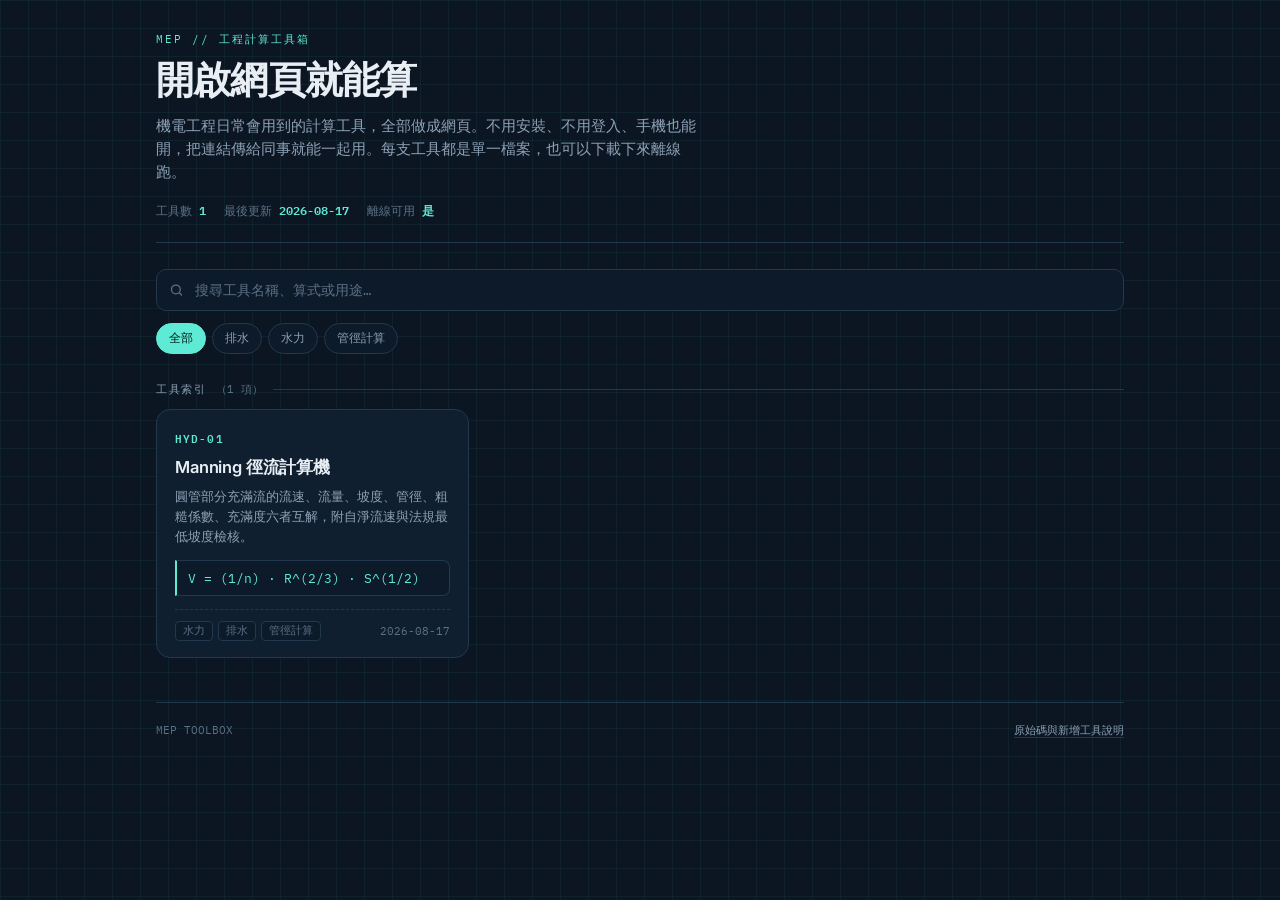
==== index.html @ 8f5681c6 "feat: 加入工具箱首頁（搜尋、分類、自動索引）" ====
<!DOCTYPE html>
<html lang="zh-Hant">
<head>
<meta charset="UTF-8">
<meta name="viewport" content="width=device-width, initial-scale=1.0">
<title>MEP 工具箱</title>
<meta name="description" content="機電（MEP）工程計算工具集 — 開啟網頁即可使用，免安裝。">
<meta property="og:title" content="MEP 工具箱">
<meta property="og:description" content="機電工程計算工具集，開啟網頁即可使用。">
<meta property="og:type" content="website">
<link rel="icon" href="data:image/svg+xml,<svg xmlns='http://www.w3.org/2000/svg' viewBox='0 0 100 100'><rect width='100' height='100' rx='18' fill='%230b1622'/><path d='M22 66 Q50 26 78 66' stroke='%235eead4' stroke-width='9' fill='none' stroke-linecap='round'/></svg>">
<link rel="preconnect" href="https://fonts.googleapis.com">
<link rel="preconnect" href="https://fonts.gstatic.com" crossorigin>
<link href="https://fonts.googleapis.com/css2?family=IBM+Plex+Mono:wght@400;500;600;700&family=Inter:wght@400;500;600;700&display=swap" rel="stylesheet">
<link rel="stylesheet" href="assets/tokens.css">
<style>
  body{ padding:0; }
  .page{ max-width:1000px; margin:0 auto; padding:32px 16px 72px; }

  /* ── Masthead ───────────────────────────────── */
  .masthead{
    border-bottom:1px solid var(--border);
    padding-bottom:22px; margin-bottom:26px;
  }
  .masthead .eyebrow{ margin-bottom:8px; }
  .masthead h1{
    font-size:clamp(28px,5vw,38px); margin:0 0 8px;
    font-weight:700; letter-spacing:-0.02em;
  }
  .masthead p{
    color:var(--text-dim); font-size:14.5px; line-height:1.6;
    margin:0; max-width:60ch;
  }
  .masthead .meta{
    display:flex; gap:18px; flex-wrap:wrap; margin-top:16px;
    font-family:var(--mono); font-size:11.5px; color:var(--text-dimmer);
  }
  .masthead .meta b{ color:var(--accent); font-weight:600; }

  /* ── Controls ──────────────────────────────── */
  .controls{ margin-bottom:22px; }
  .search-wrap{ position:relative; margin-bottom:12px; }
  .search-wrap svg{
    position:absolute; left:13px; top:50%; transform:translateY(-50%);
    width:15px; height:15px; stroke:var(--text-dimmer); pointer-events:none;
  }
  #search{
    width:100%; background:var(--panel-2); border:1px solid var(--border);
    color:var(--text); font-family:var(--mono); font-size:14px;
    padding:11px 12px 11px 38px; border-radius:10px; outline:none;
    transition:border-color .15s;
  }
  #search::placeholder{ color:var(--text-dimmer); }
  #search:focus{ border-color:var(--accent); }

  .chips{ display:flex; flex-wrap:wrap; gap:6px; }
  .chip{
    background:var(--panel-2); border:1px solid var(--border); color:var(--text-dim);
    font-family:var(--mono); font-size:12px; font-weight:500;
    padding:6px 12px; border-radius:999px; cursor:pointer;
    transition:background .15s, color .15s, border-color .15s;
  }
  .chip:hover{ color:var(--text); border-color:var(--accent-dim); }
  .chip[aria-pressed="true"]{ background:var(--accent); color:#04211d; border-color:var(--accent); }

  /* ── Tool index ────────────────────────────── */
  .index-head{
    display:flex; align-items:center; gap:10px;
    font-family:var(--mono); font-size:11px; letter-spacing:.14em;
    text-transform:uppercase; color:var(--text-dim); margin:28px 0 12px;
  }
  .index-head::after{ content:''; flex:1; height:1px; background:var(--border); }
  .index-head .count{ color:var(--text-dimmer); letter-spacing:0; text-transform:none; }

  .cards{ display:grid; grid-template-columns:repeat(auto-fill,minmax(310px,1fr)); gap:14px; }

  .card{
    display:block; position:relative; overflow:hidden;
    background:var(--panel); border:1px solid var(--border);
    border-radius:14px; padding:18px 18px 16px;
    text-decoration:none; color:inherit;
    transition:border-color .18s, transform .18s, background .18s;
  }
  .card:hover, .card:focus-visible{
    border-color:var(--accent); transform:translateY(-2px); background:#132539;
  }
  .card:focus-visible{ outline:2px solid var(--accent); outline-offset:2px; }
  .card.is-wip{ pointer-events:none; opacity:.45; }

  .card-top{ display:flex; align-items:center; justify-content:space-between; gap:10px; margin-bottom:10px; }
  .code{
    font-family:var(--mono); font-size:11px; font-weight:600; letter-spacing:.1em;
    color:var(--accent);
  }
  .status{
    font-family:var(--mono); font-size:9.5px; letter-spacing:.1em; text-transform:uppercase;
    padding:3px 7px; border-radius:5px; border:1px solid;
  }
  .status.beta{ color:var(--amber); border-color:rgba(245,185,66,.4); }
  .status.wip{ color:var(--text-dimmer); border-color:var(--border); }
  .status.live{ display:none; }

  .card h3{ font-size:16.5px; margin:0 0 7px; font-weight:600; letter-spacing:-0.01em; }
  .card p{ color:var(--text-dim); font-size:13px; line-height:1.55; margin:0 0 14px; }

  /* Signature: 每張卡片掛著它的統御方程式 — 工程師靠算式認工具 */
  .formula{
    font-family:var(--mono); font-size:12.5px; color:var(--accent);
    background:var(--panel-2); border:1px solid var(--border);
    border-left:2px solid var(--accent);
    padding:9px 11px; border-radius:0 7px 7px 0; margin-bottom:13px;
    overflow-x:auto; white-space:nowrap;
  }
  .card-foot{
    display:flex; align-items:center; justify-content:space-between; gap:10px;
    padding-top:11px; border-top:1px dashed var(--border);
  }
  .tags{ display:flex; flex-wrap:wrap; gap:5px; }
  .tag{
    font-size:10.5px; color:var(--text-dimmer); background:var(--panel-2);
    border:1px solid var(--border); padding:2px 7px; border-radius:4px;
  }
  .updated{ font-family:var(--mono); font-size:10.5px; color:var(--text-dimmer); white-space:nowrap; }

  /* ── Empty state ───────────────────────────── */
  .empty{
    border:1px dashed var(--border); border-radius:14px;
    padding:44px 22px; text-align:center; color:var(--text-dim);
  }
  .empty strong{ display:block; color:var(--text); font-size:15px; margin-bottom:6px; }
  .empty span{ font-size:13px; line-height:1.6; }

  /* ── Footer ────────────────────────────────── */
  footer{
    margin-top:44px; padding-top:20px; border-top:1px solid var(--border);
    display:flex; flex-wrap:wrap; gap:8px 20px; justify-content:space-between;
    font-family:var(--mono); font-size:11px; color:var(--text-dimmer);
  }
  footer a{ color:var(--text-dim); text-decoration:none; border-bottom:1px solid var(--border); }
  footer a:hover{ color:var(--accent); border-color:var(--accent); }

  @media (prefers-reduced-motion:reduce){
    *{ transition:none !important; animation:none !important; }
    .card:hover{ transform:none; }
  }
</style>
</head>
<body>
<div class="page">

  <header class="masthead">
    <div class="eyebrow">MEP // 工程計算工具箱</div>
    <h1>開啟網頁就能算</h1>
    <p>機電工程日常會用到的計算工具，全部做成網頁。不用安裝、不用登入、手機也能開，把連結傳給同事就能一起用。每支工具都是單一檔案，也可以下載下來離線跑。</p>
    <div class="meta">
      <span>工具數 <b id="metaCount">—</b></span>
      <span>最後更新 <b id="metaUpdated">—</b></span>
      <span>離線可用 <b>是</b></span>
    </div>
  </header>

  <div class="controls">
    <div class="search-wrap">
      <svg viewBox="0 0 24 24" fill="none" stroke-width="2" stroke-linecap="round"><circle cx="11" cy="11" r="7"/><path d="M20 20l-3.5-3.5"/></svg>
      <input type="search" id="search" placeholder="搜尋工具名稱、算式或用途…" autocomplete="off" aria-label="搜尋工具">
    </div>
    <div class="chips" id="chips" role="group" aria-label="依分類篩選"></div>
  </div>

  <div class="index-head">工具索引 <span class="count" id="indexCount"></span></div>
  <div class="cards" id="cards"></div>

  <footer>
    <span>MEP TOOLBOX</span>
    <span><a href="https://github.com/" id="repoLink" target="_blank" rel="noopener">原始碼與新增工具說明</a></span>
  </footer>

</div>

<script src="assets/tools.js"></script>
<script>
(function(){
  const tools = (window.TOOLS || []).slice();
  const cardsEl  = document.getElementById('cards');
  const chipsEl  = document.getElementById('chips');
  const searchEl = document.getElementById('search');
  let activeTag = null;

  // ── Meta ──
  document.getElementById('metaCount').textContent = tools.filter(t => t.status !== 'wip').length;
  const dates = tools.map(t => t.updated).filter(Boolean).sort();
  document.getElementById('metaUpdated').textContent = dates.length ? dates[dates.length - 1] : '—';

  // ── Tag chips ──
  const allTags = [...new Set(tools.flatMap(t => t.tags || []))].sort();
  function renderChips(){
    chipsEl.innerHTML = '';
    [['全部', null], ...allTags.map(t => [t, t])].forEach(([label, val]) => {
      const b = document.createElement('button');
      b.className = 'chip';
      b.textContent = label;
      b.setAttribute('aria-pressed', activeTag === val ? 'true' : 'false');
      b.onclick = () => { activeTag = (activeTag === val) ? null : val; renderChips(); render(); };
      chipsEl.appendChild(b);
    });
  }

  // ── Cards ──
  function esc(s){
    return String(s).replace(/[&<>"']/g, c => ({'&':'&amp;','<':'&lt;','>':'&gt;','"':'&quot;',"'":'&#39;'}[c]));
  }

  function render(){
    const q = searchEl.value.trim().toLowerCase();
    const list = tools.filter(t => {
      const tagOk = !activeTag || (t.tags || []).includes(activeTag);
      const hay = [t.id, t.name, t.summary, t.formula, ...(t.tags || [])].join(' ').toLowerCase();
      return tagOk && (!q || hay.includes(q));
    });

    document.getElementById('indexCount').textContent = `（${list.length} 項）`;
    cardsEl.innerHTML = '';

    if(!list.length){
      cardsEl.innerHTML = `<div class="empty" style="grid-column:1/-1">
        <strong>沒有符合的工具</strong>
        <span>換個關鍵字，或按「全部」清掉分類篩選。<br>需要的工具還沒做？到 GitHub 開一個 Issue 說明用途與算式。</span>
      </div>`;
      return;
    }

    list.forEach(t => {
      const wip = t.status === 'wip';
      const a = document.createElement('a');
      a.className = 'card' + (wip ? ' is-wip' : '');
      a.href = wip ? '#' : t.path;
      if(wip) a.setAttribute('aria-disabled', 'true');
      a.innerHTML = `
        <div class="card-top">
          <span class="code">${esc(t.id)}</span>
          <span class="status ${esc(t.status || 'live')}">${t.status === 'beta' ? 'Beta' : (wip ? '開發中' : '')}</span>
        </div>
        <h3>${esc(t.name)}</h3>
        <p>${esc(t.summary)}</p>
        ${t.formula ? `<div class="formula">${esc(t.formula)}</div>` : ''}
        <div class="card-foot">
          <div class="tags">${(t.tags || []).map(x => `<span class="tag">${esc(x)}</span>`).join('')}</div>
          <span class="updated">${esc(t.updated || '')}</span>
        </div>`;
      cardsEl.appendChild(a);
    });
  }

  searchEl.addEventListener('input', render);
  renderChips();
  render();

  // 頁尾連結自動指向這個 repo（GitHub Pages 網址推得出來）
  const m = location.hostname.match(/^([\w-]+)\.github\.io$/);
  if(m){
    const repo = location.pathname.split('/').filter(Boolean)[0];
    document.getElementById('repoLink').href =
      `https://github.com/${m[1]}/${repo || (m[1] + '.github.io')}`;
  }
})();
</script>
</body>
</html>
---- assets/tokens.css ----
/* ─────────────────────────────────────────────────────
   MEP 工具箱 — 共用設計 Token
   工具頁面若想維持「單一檔案、可離線」的特性，可以不引用這支
   CSS，直接把下面的 :root 變數複製進自己的 <style> 裡。
   ───────────────────────────────────────────────────── */

:root{
  /* 底色與面板 */
  --bg:#0b1622;
  --panel:#101f30;
  --panel-2:#0d1a29;
  --grid:rgba(94,234,212,0.055);   /* 藍圖格線 */
  --border:#22384d;

  /* 強調色 */
  --accent:#5eead4;                /* 主色：青綠 */
  --accent-dim:#2f5a54;
  --amber:#f5b942;                 /* 注意 */
  --good:#34d399;                  /* 通過 */
  --bad:#f87171;                   /* 不合規 */

  /* 文字 */
  --text:#e8eef4;
  --text-dim:#8ea0b5;
  --text-dimmer:#5b7086;

  /* 字體 */
  --sans:'Inter', system-ui, -apple-system, 'Noto Sans TC', sans-serif;
  --mono:'IBM Plex Mono', ui-monospace, 'Cascadia Code', monospace;
}

*{ box-sizing:border-box; }

body{
  margin:0;
  background:
    linear-gradient(var(--grid) 1px, transparent 1px) 0 0/28px 28px,
    linear-gradient(90deg, var(--grid) 1px, transparent 1px) 0 0/28px 28px,
    var(--bg);
  color:var(--text);
  font-family:var(--sans);
  -webkit-font-smoothing:antialiased;
}

/* 所有頁面共用的小眉標 */
.eyebrow{
  font-family:var(--mono);
  font-size:11px;
  letter-spacing:0.18em;
  color:var(--accent);
  text-transform:uppercase;
}

/* 鍵盤操作一定要看得見焦點 */
:focus-visible{ outline:2px solid var(--accent); outline-offset:2px; }
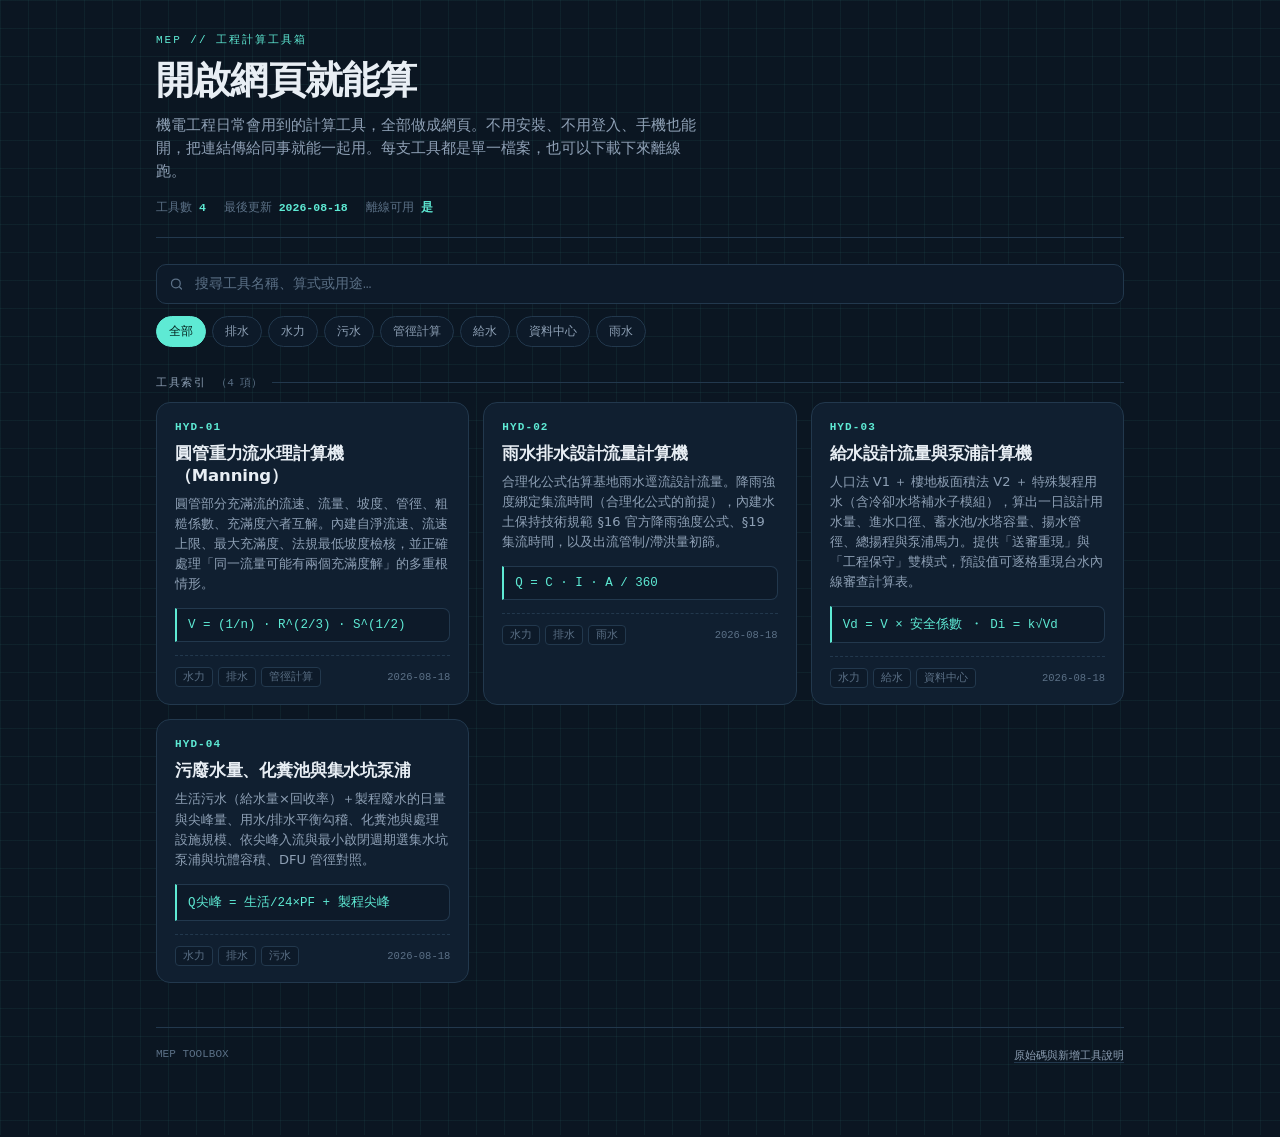
==== commit 5716ae6f: "fix: 稽核修正四支水力工具的計算缺陷與輸入可用性 以龍慶 27MW 案送審計算書（MIC-VB-WS-CAL-0001、MIC-VB-WS-DWG-0003）與 相關法規逐條稽核 HYD-01~0" ====
--- a/index.html
+++ b/index.html
@@ -9,9 +9,6 @@
 <meta property="og:description" content="機電工程計算工具集，開啟網頁即可使用。">
 <meta property="og:type" content="website">
 <link rel="icon" href="data:image/svg+xml,<svg xmlns='http://www.w3.org/2000/svg' viewBox='0 0 100 100'><rect width='100' height='100' rx='18' fill='%230b1622'/><path d='M22 66 Q50 26 78 66' stroke='%235eead4' stroke-width='9' fill='none' stroke-linecap='round'/></svg>">
-<link rel="preconnect" href="https://fonts.googleapis.com">
-<link rel="preconnect" href="https://fonts.gstatic.com" crossorigin>
-<link href="https://fonts.googleapis.com/css2?family=IBM+Plex+Mono:wght@400;500;600;700&family=Inter:wght@400;500;600;700&display=swap" rel="stylesheet">
 <link rel="stylesheet" href="assets/tokens.css">
 <style>
   body{ padding:0; }
--- a/assets/tokens.css
+++ b/assets/tokens.css
@@ -1,8 +1,8 @@
-/* ─────────────────────────────────────────────────────
+/* ─────────────────────────────────────────────────────────
    MEP 工具箱 — 共用設計 Token
    工具頁面若想維持「單一檔案、可離線」的特性，可以不引用這支
    CSS，直接把下面的 :root 變數複製進自己的 <style> 裡。
-   ───────────────────────────────────────────────────── */
+   ───────────────────────────────────────────────────────── */
 
 :root{
   /* 底色與面板 */
